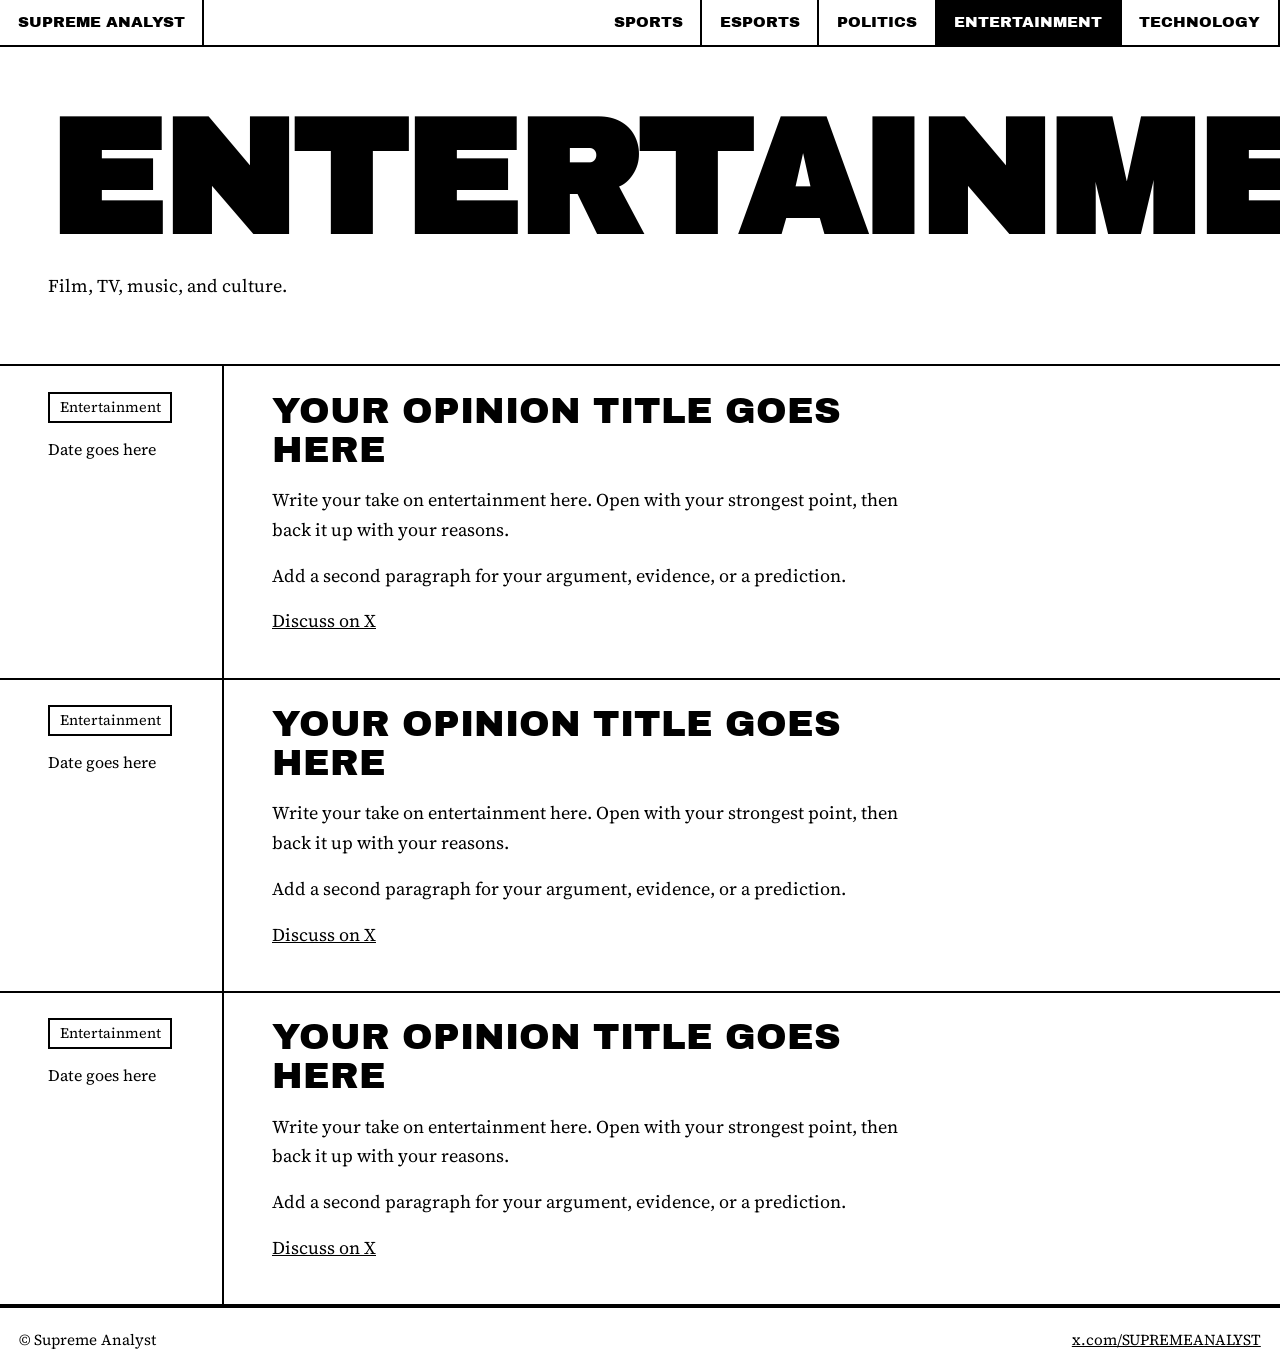
==== entertainment.html @ ad34e8cb "first" ====
<!DOCTYPE html>
<html lang="en">
<head>
<meta charset="utf-8">
<meta name="viewport" content="width=device-width, initial-scale=1, viewport-fit=cover">
<title>Entertainment | Supreme Analyst</title>
<link rel="stylesheet" href="https://fonts.googleapis.com/css2?family=Archivo+Black&family=Source+Serif+4:opsz,wght@8..60,400;8..60,600&display=swap">
<link rel="stylesheet" href="/style.css">
</head>
<body>
<nav aria-label="Main"><a href="/">Supreme Analyst</a><a href="/sports">Sports</a><a href="/esports">Esports</a><a href="/politics">Politics</a><a href="/entertainment" aria-current="page">Entertainment</a><a href="/technology">Technology</a></nav>
<main>
<section class="head">
<h1 class="display">Entertainment</h1>
<p>Film, TV, music, and culture.</p>
</section>

<!-- OPINION 1: copy this whole block to add more -->
<article class="post">
<div class="meta"><span class="tag">Entertainment</span><p>Date goes here</p></div>
<div class="body">
<h2>Your opinion title goes here</h2>
<p>Write your take on entertainment here. Open with your strongest point, then back it up with your reasons.</p>
<p>Add a second paragraph for your argument, evidence, or a prediction.</p>
<p><a href="https://x.com/SUPREMEANALYST" target="_blank" rel="noopener">Discuss on X</a></p>
</div>
</article>

<!-- OPINION 2: copy this whole block to add more -->
<article class="post">
<div class="meta"><span class="tag">Entertainment</span><p>Date goes here</p></div>
<div class="body">
<h2>Your opinion title goes here</h2>
<p>Write your take on entertainment here. Open with your strongest point, then back it up with your reasons.</p>
<p>Add a second paragraph for your argument, evidence, or a prediction.</p>
<p><a href="https://x.com/SUPREMEANALYST" target="_blank" rel="noopener">Discuss on X</a></p>
</div>
</article>

<!-- OPINION 3: copy this whole block to add more -->
<article class="post">
<div class="meta"><span class="tag">Entertainment</span><p>Date goes here</p></div>
<div class="body">
<h2>Your opinion title goes here</h2>
<p>Write your take on entertainment here. Open with your strongest point, then back it up with your reasons.</p>
<p>Add a second paragraph for your argument, evidence, or a prediction.</p>
<p><a href="https://x.com/SUPREMEANALYST" target="_blank" rel="noopener">Discuss on X</a></p>
</div>
</article>


</main>
<footer><span>&copy; Supreme Analyst</span><a href="https://x.com/SUPREMEANALYST" target="_blank" rel="noopener">x.com/SUPREMEANALYST</a></footer>
</body>
</html>
---- style.css ----
:root{--bg:#fff;--fg:#000;box-sizing:border-box;padding-top:env(safe-area-inset-top,0px);padding-bottom:env(safe-area-inset-bottom,0px)}
@media (prefers-color-scheme:dark){:root:not([data-theme="light"]){--bg:#000;--fg:#fff}}
:root[data-theme="dark"]{--bg:#000;--fg:#fff}
*,*::before,*::after{box-sizing:inherit}
body{margin:0;background:var(--bg);color:var(--fg);font:400 1.125rem/1.65 "Source Serif 4",Georgia,serif}
a{color:inherit}
:focus-visible{outline:3px solid var(--fg);outline-offset:3px}
.display{font-family:"Archivo Black","Arial Black",Impact,sans-serif;text-transform:uppercase;line-height:.88;letter-spacing:-.02em;margin:0}
nav{display:flex;flex-wrap:wrap;border-bottom:2px solid var(--fg)}
nav a{font:400 .95rem "Archivo Black","Arial Black",sans-serif;text-transform:uppercase;text-decoration:none;padding:.9rem 1.1rem;border-right:2px solid var(--fg)}
nav a:first-child{margin-right:auto}
nav a:hover,nav a[aria-current="page"]{background:var(--fg);color:var(--bg)}
main{min-height:70vh}
footer{border-top:2px solid var(--fg);padding:1.2rem;display:flex;justify-content:space-between;flex-wrap:wrap;gap:.5rem;font-size:.95rem}
.hero{padding:clamp(1.5rem,5vw,4rem) clamp(1rem,4vw,3rem);border-bottom:2px solid var(--fg)}
.hero h1{font-size:clamp(3.6rem,17vw,15rem)}
.hero p{max-width:34ch;font-size:1.3rem;margin:1.5rem 0}
.btn{display:inline-block;font:400 1rem "Archivo Black","Arial Black",sans-serif;text-transform:uppercase;text-decoration:none;padding:.9rem 1.5rem;border:2px solid var(--fg);background:var(--fg);color:var(--bg)}
.btn:hover{background:var(--bg);color:var(--fg)}
.index a{display:flex;justify-content:space-between;align-items:baseline;gap:1rem;padding:1.1rem clamp(1rem,4vw,3rem);border-bottom:2px solid var(--fg);text-decoration:none}
.index a:hover{background:var(--fg);color:var(--bg)}
.index .display{font-size:clamp(2rem,7vw,4.5rem)}
.index .d{font-size:1rem;text-align:right;max-width:28ch}
.head{padding:clamp(1.5rem,5vw,4rem) clamp(1rem,4vw,3rem);border-bottom:2px solid var(--fg)}
.head h1{font-size:clamp(3rem,13vw,10rem)}
.head p{margin:1.2rem 0 0;max-width:46ch}
.post{display:grid;grid-template-columns:minmax(0,14rem) minmax(0,1fr);border-bottom:2px solid var(--fg)}
.meta{padding:1.6rem clamp(1rem,4vw,3rem);border-right:2px solid var(--fg);font-size:1rem}
.meta p{margin:.8rem 0 0}
.body{padding:1.6rem clamp(1rem,4vw,3rem);max-width:46rem}
.post h2{font:400 clamp(1.5rem,3.5vw,2.3rem)/1.05 "Archivo Black","Arial Black",sans-serif;text-transform:uppercase;margin:0 0 1rem}
.body p{margin:0 0 1rem}
.tag{display:inline-block;border:2px solid var(--fg);padding:.1rem .6rem;font-size:.9rem}
@media (max-width:640px){.post{grid-template-columns:1fr}.meta{border-right:0;border-bottom:2px solid var(--fg)}nav a{flex:1 1 auto;text-align:center}nav a:first-child{flex-basis:100%;border-bottom:2px solid var(--fg)}.index .d{display:none}}
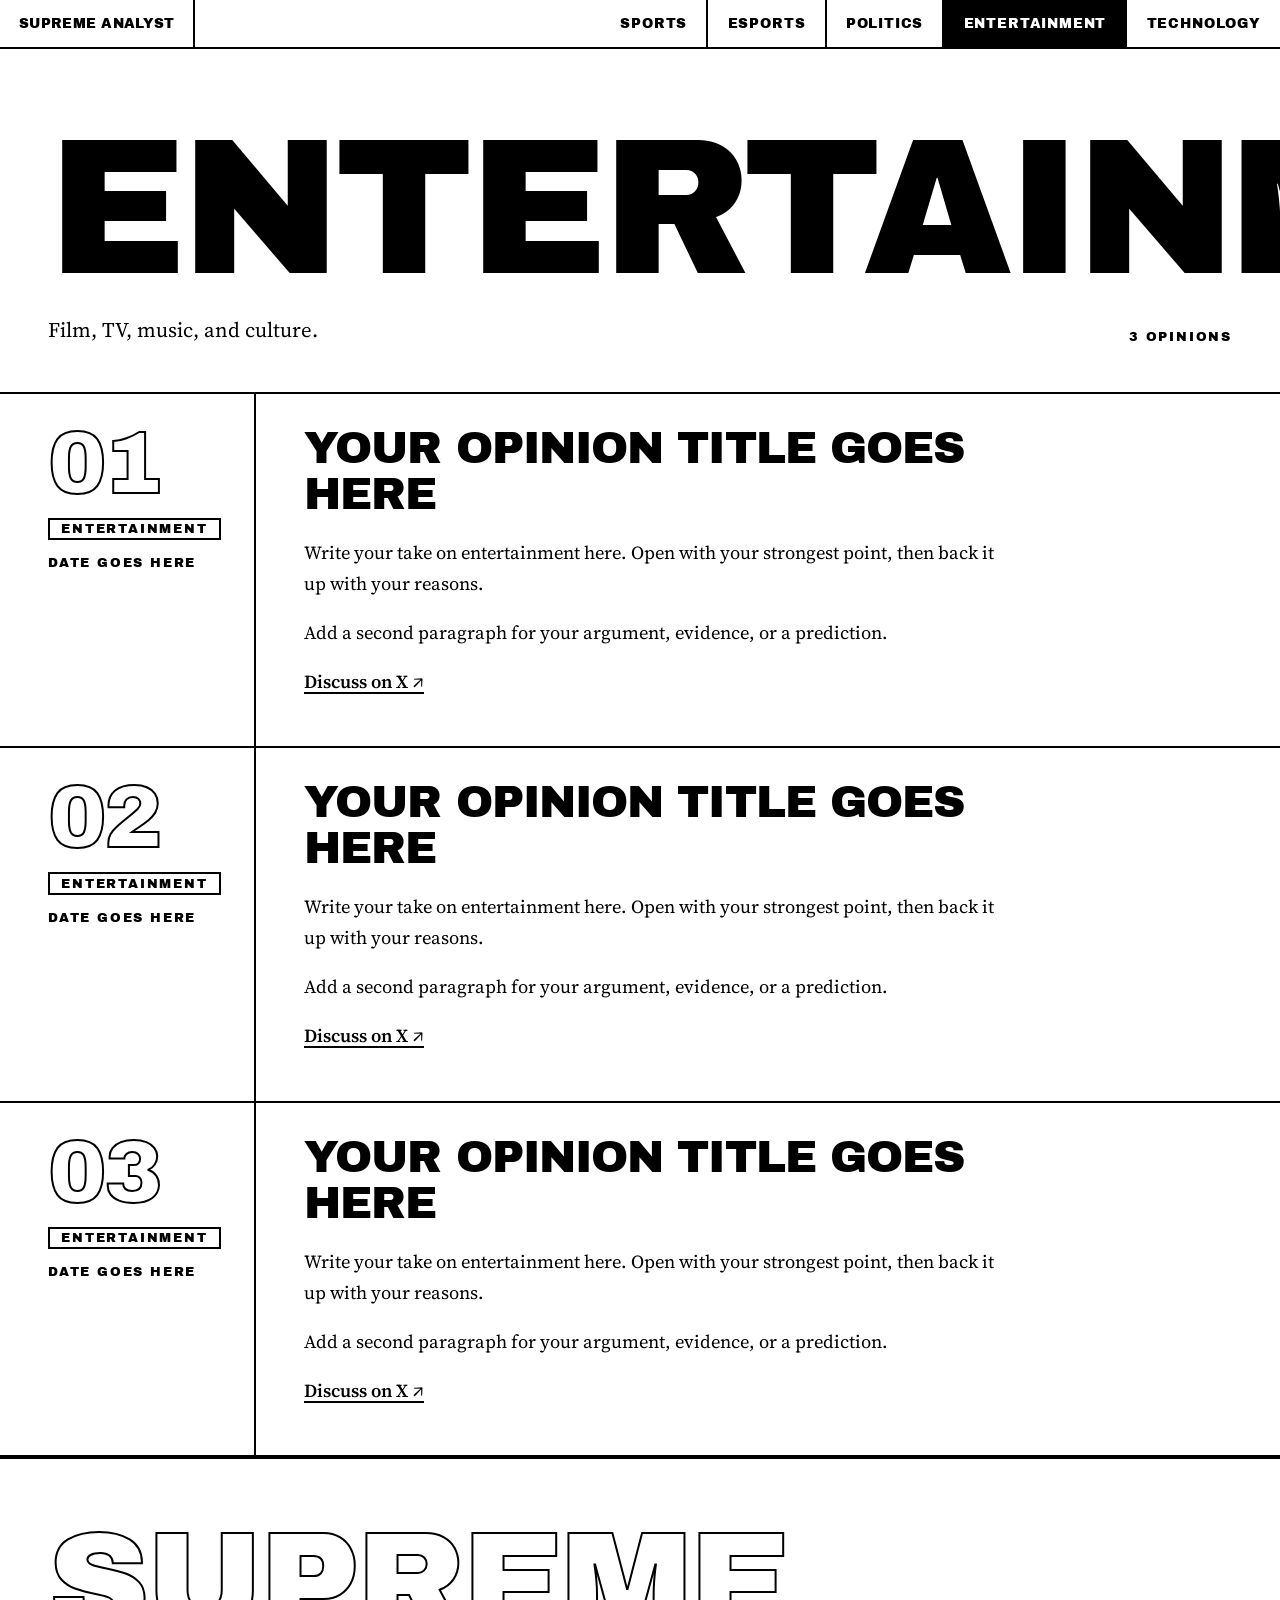
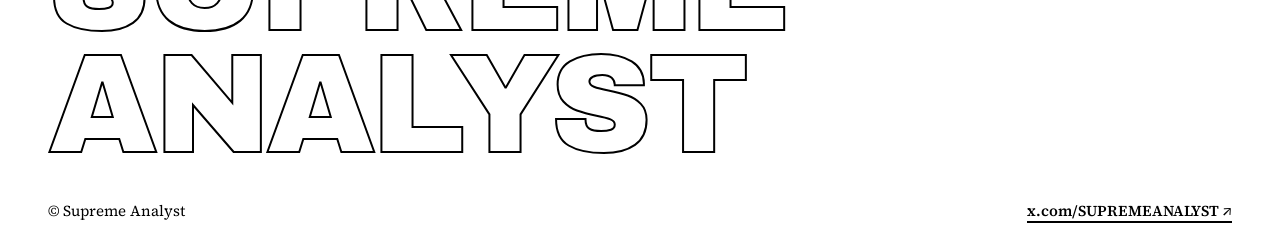
==== commit 028b717a: "second" ====
--- a/entertainment.html
+++ b/entertainment.html
@@ -5,51 +5,56 @@
 <meta name="viewport" content="width=device-width, initial-scale=1, viewport-fit=cover">
 <title>Entertainment | Supreme Analyst</title>
 <link rel="stylesheet" href="https://fonts.googleapis.com/css2?family=Archivo+Black&family=Source+Serif+4:opsz,wght@8..60,400;8..60,600&display=swap">
-<link rel="stylesheet" href="/style.css">
+<link rel="stylesheet" href="style.css">
+<script>document.documentElement.classList.add("js")</script>
 </head>
 <body>
-<nav aria-label="Main"><a href="/">Supreme Analyst</a><a href="/sports">Sports</a><a href="/esports">Esports</a><a href="/politics">Politics</a><a href="/entertainment" aria-current="page">Entertainment</a><a href="/technology">Technology</a></nav>
+<nav aria-label="Main"><a href="./">Supreme Analyst</a><a href="sports">Sports</a><a href="esports">Esports</a><a href="politics">Politics</a><a href="entertainment" aria-current="page">Entertainment</a><a href="technology">Technology</a></nav>
 <main>
 <section class="head">
 <h1 class="display">Entertainment</h1>
-<p>Film, TV, music, and culture.</p>
+<div class="head-row"><p>Film, TV, music, and culture.</p><span class="label">3 opinions</span></div>
 </section>
 
-<!-- OPINION 1: copy this whole block to add more -->
-<article class="post">
-<div class="meta"><span class="tag">Entertainment</span><p>Date goes here</p></div>
+<!-- OPINION 1: copy this whole block (article to /article) to add more -->
+<article class="post reveal">
+<div class="meta"><span class="display num outline">01</span><span class="label tag">Entertainment</span><span class="label">Date goes here</span></div>
 <div class="body">
 <h2>Your opinion title goes here</h2>
 <p>Write your take on entertainment here. Open with your strongest point, then back it up with your reasons.</p>
 <p>Add a second paragraph for your argument, evidence, or a prediction.</p>
-<p><a href="https://x.com/SUPREMEANALYST" target="_blank" rel="noopener">Discuss on X</a></p>
+<p><a class="ulink" href="https://x.com/SUPREMEANALYST" target="_blank" rel="noopener">Discuss on X ↗</a></p>
 </div>
 </article>
 
-<!-- OPINION 2: copy this whole block to add more -->
-<article class="post">
-<div class="meta"><span class="tag">Entertainment</span><p>Date goes here</p></div>
+<!-- OPINION 2: copy this whole block (article to /article) to add more -->
+<article class="post reveal">
+<div class="meta"><span class="display num outline">02</span><span class="label tag">Entertainment</span><span class="label">Date goes here</span></div>
 <div class="body">
 <h2>Your opinion title goes here</h2>
 <p>Write your take on entertainment here. Open with your strongest point, then back it up with your reasons.</p>
 <p>Add a second paragraph for your argument, evidence, or a prediction.</p>
-<p><a href="https://x.com/SUPREMEANALYST" target="_blank" rel="noopener">Discuss on X</a></p>
+<p><a class="ulink" href="https://x.com/SUPREMEANALYST" target="_blank" rel="noopener">Discuss on X ↗</a></p>
 </div>
 </article>
 
-<!-- OPINION 3: copy this whole block to add more -->
-<article class="post">
-<div class="meta"><span class="tag">Entertainment</span><p>Date goes here</p></div>
+<!-- OPINION 3: copy this whole block (article to /article) to add more -->
+<article class="post reveal">
+<div class="meta"><span class="display num outline">03</span><span class="label tag">Entertainment</span><span class="label">Date goes here</span></div>
 <div class="body">
 <h2>Your opinion title goes here</h2>
 <p>Write your take on entertainment here. Open with your strongest point, then back it up with your reasons.</p>
 <p>Add a second paragraph for your argument, evidence, or a prediction.</p>
-<p><a href="https://x.com/SUPREMEANALYST" target="_blank" rel="noopener">Discuss on X</a></p>
+<p><a class="ulink" href="https://x.com/SUPREMEANALYST" target="_blank" rel="noopener">Discuss on X ↗</a></p>
 </div>
 </article>
 
 
 </main>
-<footer><span>&copy; Supreme Analyst</span><a href="https://x.com/SUPREMEANALYST" target="_blank" rel="noopener">x.com/SUPREMEANALYST</a></footer>
+<footer>
+<p class="display big outline" aria-hidden="true">Supreme Analyst</p>
+<div class="foot-row"><span>&copy; Supreme Analyst</span><a class="ulink" href="https://x.com/SUPREMEANALYST" target="_blank" rel="noopener">x.com/SUPREMEANALYST ↗</a></div>
+</footer>
+<script src="script.js" defer></script>
 </body>
 </html>
--- a/style.css
+++ b/style.css
@@ -1,34 +1,102 @@
-:root{--bg:#fff;--fg:#000;box-sizing:border-box;padding-top:env(safe-area-inset-top,0px);padding-bottom:env(safe-area-inset-bottom,0px)}
+@view-transition{navigation:auto}
+:root{--bg:#fff;--fg:#000;--pad:clamp(1rem,4vw,3rem);--ease:cubic-bezier(.7,0,.2,1);box-sizing:border-box;padding-top:env(safe-area-inset-top,0px);padding-bottom:env(safe-area-inset-bottom,0px)}
 @media (prefers-color-scheme:dark){:root:not([data-theme="light"]){--bg:#000;--fg:#fff}}
 :root[data-theme="dark"]{--bg:#000;--fg:#fff}
+html{scroll-padding-top:5rem;scroll-behavior:smooth}
 *,*::before,*::after{box-sizing:inherit}
-body{margin:0;background:var(--bg);color:var(--fg);font:400 1.125rem/1.65 "Source Serif 4",Georgia,serif}
+body{margin:0;background:var(--bg);color:var(--fg);font:400 1.15rem/1.7 "Source Serif 4",Georgia,serif;-webkit-font-smoothing:antialiased}
+body::before{content:"";position:fixed;inset:0 0 auto;height:env(safe-area-inset-top,0px);background:var(--bg);z-index:30}
 a{color:inherit}
+::selection{background:var(--fg);color:var(--bg)}
 :focus-visible{outline:3px solid var(--fg);outline-offset:3px}
-.display{font-family:"Archivo Black","Arial Black",Impact,sans-serif;text-transform:uppercase;line-height:.88;letter-spacing:-.02em;margin:0}
-nav{display:flex;flex-wrap:wrap;border-bottom:2px solid var(--fg)}
-nav a{font:400 .95rem "Archivo Black","Arial Black",sans-serif;text-transform:uppercase;text-decoration:none;padding:.9rem 1.1rem;border-right:2px solid var(--fg)}
-nav a:first-child{margin-right:auto}
+.display{font-family:"Archivo Black","Arial Black",Impact,sans-serif;text-transform:uppercase;line-height:.86;letter-spacing:-.03em;margin:0;font-weight:400}
+.outline{color:transparent;-webkit-text-stroke:2px var(--fg)}
+.label{font:400 .8rem "Archivo Black","Arial Black",sans-serif;text-transform:uppercase;letter-spacing:.14em}
+
+/* nav */
+nav{position:sticky;top:env(safe-area-inset-top,0px);z-index:40;display:flex;flex-wrap:wrap;background:var(--bg);border-bottom:2px solid var(--fg)}
+nav a{font:400 .85rem "Archivo Black","Arial Black",sans-serif;text-transform:uppercase;letter-spacing:.06em;text-decoration:none;padding:1rem 1.2rem;border-right:2px solid var(--fg);transition:background .3s,color .3s}
+nav a:first-child{margin-right:auto;border-right:2px solid var(--fg);letter-spacing:.02em}
+nav a:last-child{border-right:0}
 nav a:hover,nav a[aria-current="page"]{background:var(--fg);color:var(--bg)}
+
 main{min-height:70vh}
-footer{border-top:2px solid var(--fg);padding:1.2rem;display:flex;justify-content:space-between;flex-wrap:wrap;gap:.5rem;font-size:.95rem}
-.hero{padding:clamp(1.5rem,5vw,4rem) clamp(1rem,4vw,3rem);border-bottom:2px solid var(--fg)}
-.hero h1{font-size:clamp(3.6rem,17vw,15rem)}
-.hero p{max-width:34ch;font-size:1.3rem;margin:1.5rem 0}
-.btn{display:inline-block;font:400 1rem "Archivo Black","Arial Black",sans-serif;text-transform:uppercase;text-decoration:none;padding:.9rem 1.5rem;border:2px solid var(--fg);background:var(--fg);color:var(--bg)}
+
+/* ticker */
+.ticker{overflow:hidden;border-bottom:2px solid var(--fg);padding:.9rem 0;white-space:nowrap}
+.track{display:inline-flex;animation:scroll 28s linear infinite}
+.track span{font:400 1.6rem "Archivo Black","Arial Black",sans-serif;text-transform:uppercase;padding-right:2rem}
+.track span:nth-child(even){color:transparent;-webkit-text-stroke:1.5px var(--fg)}
+.ticker:hover .track{animation-play-state:paused}
+@keyframes scroll{to{transform:translateX(-50%)}}
+
+/* hero */
+.hero{padding:clamp(2rem,6vw,5rem) var(--pad) clamp(2rem,5vw,4rem);border-bottom:2px solid var(--fg)}
+.hero h1{font-size:clamp(3.8rem,18.5vw,17rem)}
+.hero .line{display:block;overflow:hidden;padding-bottom:.04em}
+.hero .line span{display:block}
+.hero-row{display:flex;justify-content:space-between;align-items:end;flex-wrap:wrap;gap:1.5rem;margin-top:clamp(1.5rem,4vw,3rem)}
+.hero p{max-width:30ch;font-size:1.4rem;line-height:1.4;margin:0}
+.btn{display:inline-flex;align-items:center;gap:.7rem;font:400 .95rem "Archivo Black","Arial Black",sans-serif;text-transform:uppercase;letter-spacing:.04em;text-decoration:none;padding:1rem 1.6rem;border:2px solid var(--fg);background:var(--fg);color:var(--bg);transition:background .3s,color .3s}
+.btn span{display:inline-block;transition:transform .35s var(--ease)}
 .btn:hover{background:var(--bg);color:var(--fg)}
-.index a{display:flex;justify-content:space-between;align-items:baseline;gap:1rem;padding:1.1rem clamp(1rem,4vw,3rem);border-bottom:2px solid var(--fg);text-decoration:none}
-.index a:hover{background:var(--fg);color:var(--bg)}
-.index .display{font-size:clamp(2rem,7vw,4.5rem)}
-.index .d{font-size:1rem;text-align:right;max-width:28ch}
-.head{padding:clamp(1.5rem,5vw,4rem) clamp(1rem,4vw,3rem);border-bottom:2px solid var(--fg)}
-.head h1{font-size:clamp(3rem,13vw,10rem)}
-.head p{margin:1.2rem 0 0;max-width:46ch}
-.post{display:grid;grid-template-columns:minmax(0,14rem) minmax(0,1fr);border-bottom:2px solid var(--fg)}
-.meta{padding:1.6rem clamp(1rem,4vw,3rem);border-right:2px solid var(--fg);font-size:1rem}
-.meta p{margin:.8rem 0 0}
-.body{padding:1.6rem clamp(1rem,4vw,3rem);max-width:46rem}
-.post h2{font:400 clamp(1.5rem,3.5vw,2.3rem)/1.05 "Archivo Black","Arial Black",sans-serif;text-transform:uppercase;margin:0 0 1rem}
-.body p{margin:0 0 1rem}
-.tag{display:inline-block;border:2px solid var(--fg);padding:.1rem .6rem;font-size:.9rem}
-@media (max-width:640px){.post{grid-template-columns:1fr}.meta{border-right:0;border-bottom:2px solid var(--fg)}nav a{flex:1 1 auto;text-align:center}nav a:first-child{flex-basis:100%;border-bottom:2px solid var(--fg)}.index .d{display:none}}
+.btn:hover span{transform:translate(.3rem,-.3rem)}
+
+/* index rows */
+.row{position:relative;isolation:isolate;overflow:hidden;display:grid;grid-template-columns:clamp(3rem,7vw,6rem) 1fr auto;align-items:center;gap:1rem;padding:clamp(1.2rem,3vw,2rem) var(--pad);border-bottom:2px solid var(--fg);text-decoration:none;transition:color .35s}
+.row::before{content:"";position:absolute;inset:0;background:var(--fg);transform:scaleY(0);transform-origin:bottom;transition:transform .5s var(--ease);z-index:-1}
+.row:hover,.row:focus-visible{color:var(--bg)}
+.row:hover::before,.row:focus-visible::before{transform:scaleY(1)}
+.row .n{font:400 1rem "Archivo Black","Arial Black",sans-serif}
+.row .name{font-size:clamp(2.2rem,8vw,6rem)}
+.row .desc{display:block;font-size:1rem;line-height:1.4;margin-top:.5rem}
+.row .arrow{font:400 clamp(1.6rem,4vw,3rem) "Archivo Black",sans-serif;transition:transform .45s var(--ease)}
+.row:hover .arrow{transform:translateX(.6rem) rotate(-45deg)}
+
+/* section head */
+.head{padding:clamp(2rem,6vw,5rem) var(--pad) clamp(1.5rem,4vw,3rem);border-bottom:2px solid var(--fg)}
+.head h1{font-size:clamp(3.2rem,15vw,12rem)}
+.head-row{display:flex;justify-content:space-between;align-items:end;flex-wrap:wrap;gap:1rem;margin-top:1.5rem}
+.head p{margin:0;max-width:40ch;font-size:1.3rem;line-height:1.4}
+
+/* posts */
+.post{display:grid;grid-template-columns:minmax(0,16rem) minmax(0,1fr);border-bottom:2px solid var(--fg)}
+.meta{padding:2rem var(--pad);border-right:2px solid var(--fg);display:flex;flex-direction:column;gap:1rem;align-items:flex-start}
+.meta .num{font-size:clamp(3.5rem,7vw,5.5rem)}
+.tag{border:2px solid var(--fg);padding:.15rem .7rem}
+.body{padding:2rem var(--pad);max-width:50rem}
+.post h2{font:400 clamp(1.7rem,4vw,2.8rem)/1.02 "Archivo Black","Arial Black",sans-serif;text-transform:uppercase;letter-spacing:-.02em;margin:0 0 1.2rem}
+.body p{margin:0 0 1.1rem}
+.ulink{text-decoration:none;font-weight:600;background:linear-gradient(currentColor,currentColor) 0 100%/100% 2px no-repeat;transition:background-size .35s var(--ease)}
+.ulink:hover{background-size:0 2px}
+
+/* footer */
+footer{padding:clamp(2rem,5vw,4rem) var(--pad) 1.5rem;border-top:2px solid var(--fg)}
+footer .big{font-size:clamp(2.5rem,11vw,9rem)}
+.foot-row{display:flex;justify-content:space-between;flex-wrap:wrap;gap:.8rem;margin-top:2rem;font-size:.95rem}
+
+/* motion */
+html.js .reveal{opacity:0;transform:translateY(28px);transition:opacity .8s var(--ease),transform .8s var(--ease)}
+html.js .reveal.in{opacity:1;transform:none}
+@media (prefers-reduced-motion:no-preference){
+  .hero .line span{animation:rise 1s var(--ease) both}
+  .hero .line:nth-child(2) span{animation-delay:.12s}
+  .hero-row,.head-row{animation:fade 1s .35s ease both}
+  .head h1{animation:rise 1s var(--ease) both}
+  @keyframes rise{from{transform:translateY(105%)}}
+  @keyframes fade{from{opacity:0;transform:translateY(14px)}}
+  ::view-transition-old(root){animation:.25s ease both vt-out}
+  ::view-transition-new(root){animation:.45s .05s ease both vt-in}
+  @keyframes vt-out{to{opacity:0}}
+  @keyframes vt-in{from{opacity:0;transform:translateY(16px)}}
+}
+@media (prefers-reduced-motion:reduce){html{scroll-behavior:auto}.track{animation:none}html.js .reveal{opacity:1;transform:none}}
+
+@media (max-width:700px){
+  .post{grid-template-columns:1fr}
+  .meta{border-right:0;border-bottom:2px solid var(--fg);flex-direction:row;align-items:center;flex-wrap:wrap}
+  nav a{flex:1 1 auto;text-align:center;border-bottom:0;padding:.85rem .6rem}
+  nav a:first-child{flex-basis:100%;border-right:0;border-bottom:2px solid var(--fg);text-align:left;padding-left:var(--pad)}
+  .row{grid-template-columns:2.2rem 1fr auto}
+  .row .desc{display:none}
+}
